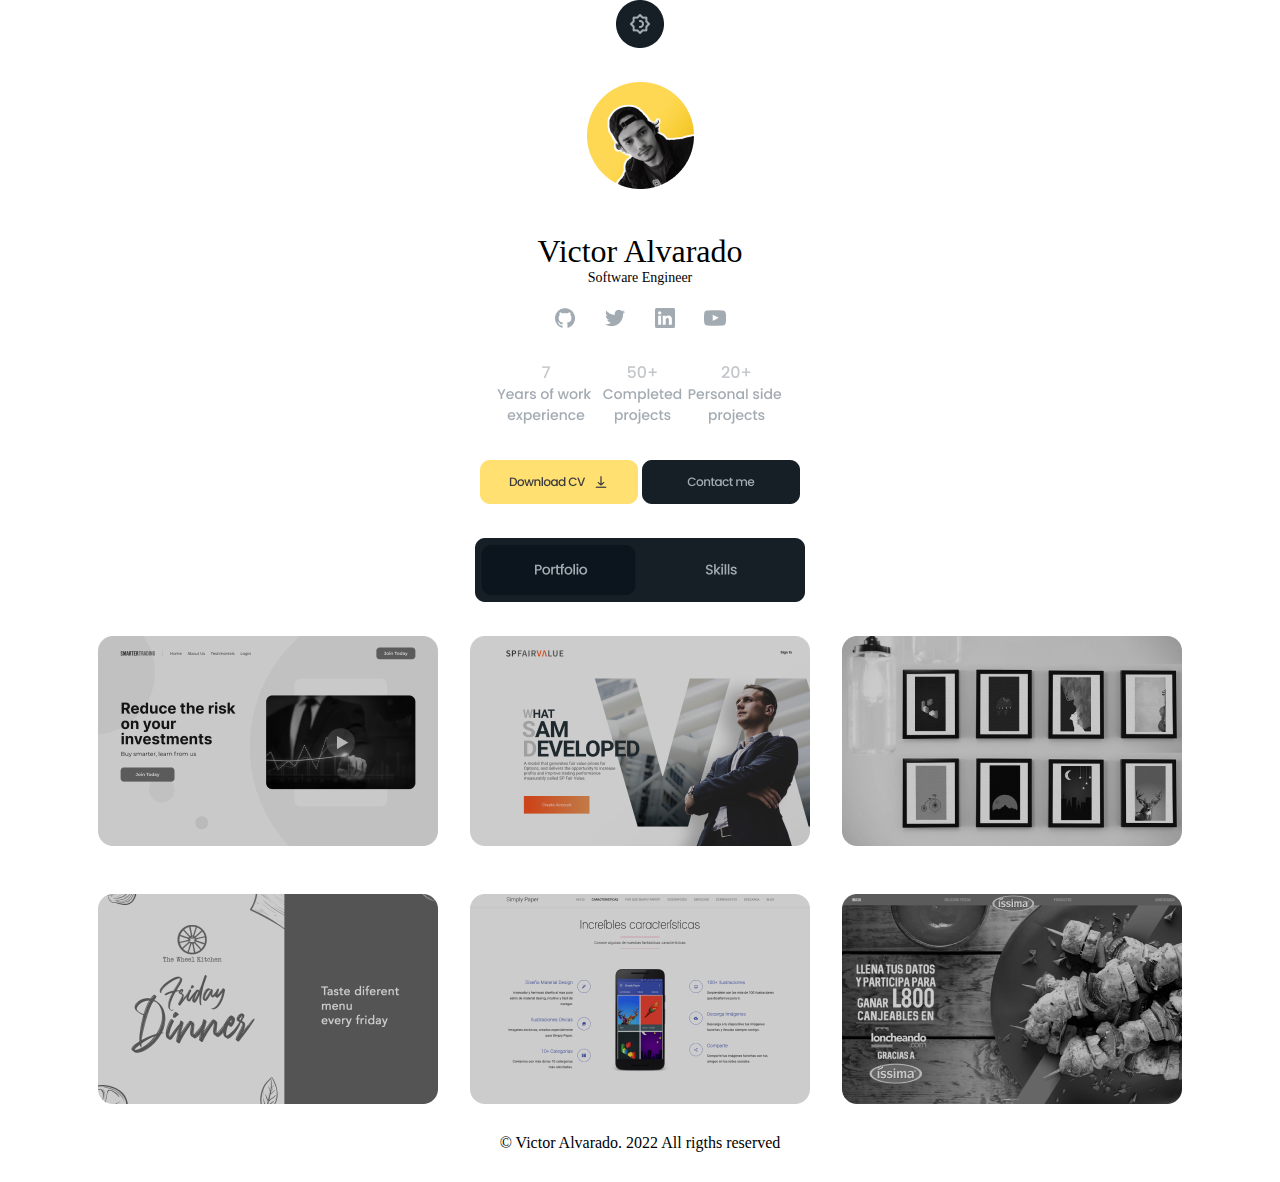
==== public/index.html @ c9e5445c "firebase deploy" ====
<!DOCTYPE html>
<html lang="en">
<head>
    <meta charset="UTF-8">
    <meta name="viewport" content="width=device-width, initial-scale=1.0">
    <title>Portfolio</title>
    <link rel="stylesheet" href="style.css">
</head>
<body>
<div class="portfolio">
    <div class="header">
        <img class="theme-change-button" src="themechange.png" alt="">
    </div>
    <div class="profile-section">
        <div class="profile-picture">
            <img src="profilepic.png" alt="profilepic">
        </div>
        <div class="title-section">
            <h2>Victor Alvarado</h2>
            <h4>Software Engineer</h4>
            <div class="brands-logo-container">
                <img src="github.png" alt="git hub">
                <img src="twitter.png" alt="twitter">
                <img src="linkedin.png" alt="linkedin">
                <img src="youtube.png" alt="youtube">
            </div>
        </div>
        <div class="profile-facts-container">
            <img src="text1.png" alt="">
            <img src="text2.png" alt="">
            <img src="text3.png" alt="">
        </div>
        <div class="profile-buttons-container">
            <img src="Button1.png" alt="">
            <img src="button2.png" alt="">
        </div>
    </div> 
    <div class="tab-buttons">
            <img src="Switch.png" alt="switch">
    </div>
    <div class="tab-content">
            <img class="image-content-firstcolumn" src="content1.png" alt="">
            <img class="image-content-secondcolumn" src="content2.png" alt="">
            <img class="image-content-firstcolumn" src="content3.png" alt="">
            <img class="image-content-secondcolumn" src="content4.png" alt="">
            <img class="image-content-firstcolumn" src="content5.png" alt="">
            <img class="image-content-secondcolumn" src="content6.png" alt="">
    </div>
    <div class="footer">
            <p>© Victor Alvarado. 2022 All rigths reserved</p>
    </div>
</div>



















       
</body>
</html>
---- public/style.css ----
body {
    margin: 0;
}
* {
    font-family: Poppins;
}
.portfolio {
    /* height: 100%;
    display: flex;
    flex-direction: column;
    justify-content: center; */
    text-align: center;
}
.header {
    padding-bottom: 1.875em;
}
.title-section > h2 {
    font-size: 2em;
    font-weight: 500;
    margin: 0;
    padding-top: 1.25em
}
.title-section > h4 {
    font-size: 0.875em;
    font-weight: 500;
    margin: 0;
    padding-bottom: 1.43em;
}
.brands-logo-container {
    padding-bottom: 1.875em;
    display: flex;
    justify-content: center;
    gap: 1.625em;
}
.profile-buttons-container {
    padding: 1.875em 0 1.875em 0;
}
.tab-buttons {
    padding-bottom: 1.875em;
}
.footer {
    padding: 1.875em 0 1.875em 0;
}
.footer > p {
    margin: 0;
}

.tab-content {
    display: flex;
    gap: 1.875em;
    flex-direction: column;
    align-items: center;
}
.image-content {
    max-width: 340px;
    max-height: 210px;
}

@media only screen and (min-width: 683px) {
    .tab-content {
    display: flex;
    flex-direction: row;
    flex-wrap: wrap;
    justify-content: center;
    row-gap: 3em;
    column-gap: 2em;
}
/* .image-content-firstcolumn {
    display: flex;
    flex-direction: column;
}
.image-content-secondcolumn {
    display: flex;
    flex-direction: column;
} */
.image-content {
    max-width: 340px;
    max-height: 210px;
}
}
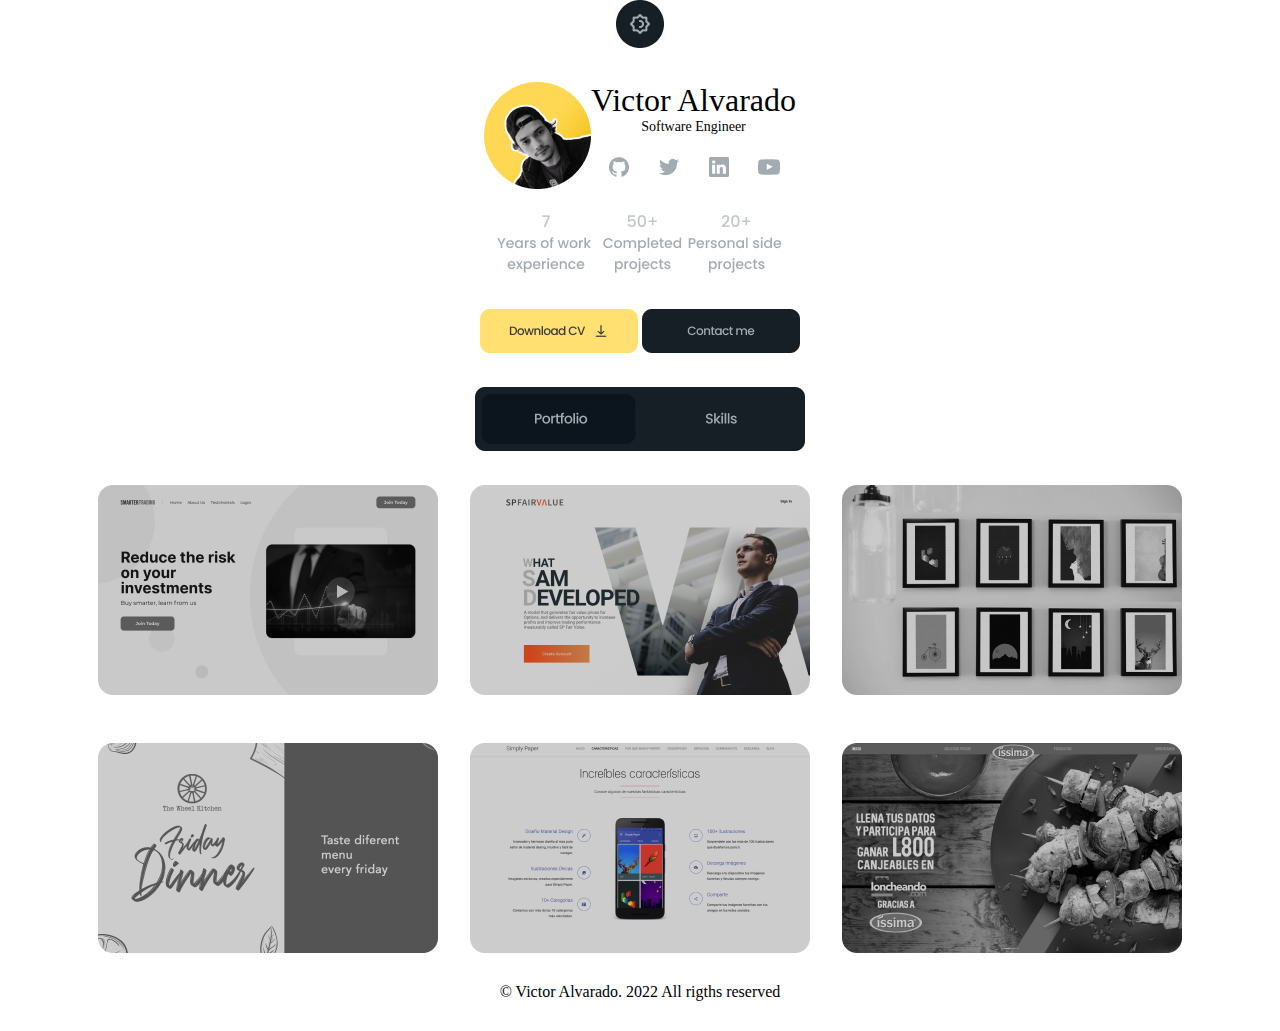
==== commit 3aa4a65a: "profile info section change" ====
--- a/public/index.html
+++ b/public/index.html
@@ -12,7 +12,8 @@
         <img class="theme-change-button" src="themechange.png" alt="">
     </div>
     <div class="profile-section">
-        <div class="profile-picture">
+        <div class="profile-info">
+            <div class="profile-picture">
             <img src="profilepic.png" alt="profilepic">
         </div>
         <div class="title-section">
@@ -24,7 +25,7 @@
                 <img src="linkedin.png" alt="linkedin">
                 <img src="youtube.png" alt="youtube">
             </div>
-        </div>
+        </div></div>
         <div class="profile-facts-container">
             <img src="text1.png" alt="">
             <img src="text2.png" alt="">
--- a/public/style.css
+++ b/public/style.css
@@ -56,7 +56,7 @@
     max-height: 210px;
 }
 
-@media only screen and (min-width: 683px) {
+@media only screen and (min-width: 712px) {
     .tab-content {
     display: flex;
     flex-direction: row;
@@ -77,4 +77,11 @@
     max-width: 340px;
     max-height: 210px;
 }
+.profile-info {
+    display: flex;
+    justify-content: center;
+}
+.title-section > h2 {
+    padding: 0;
+}
 }